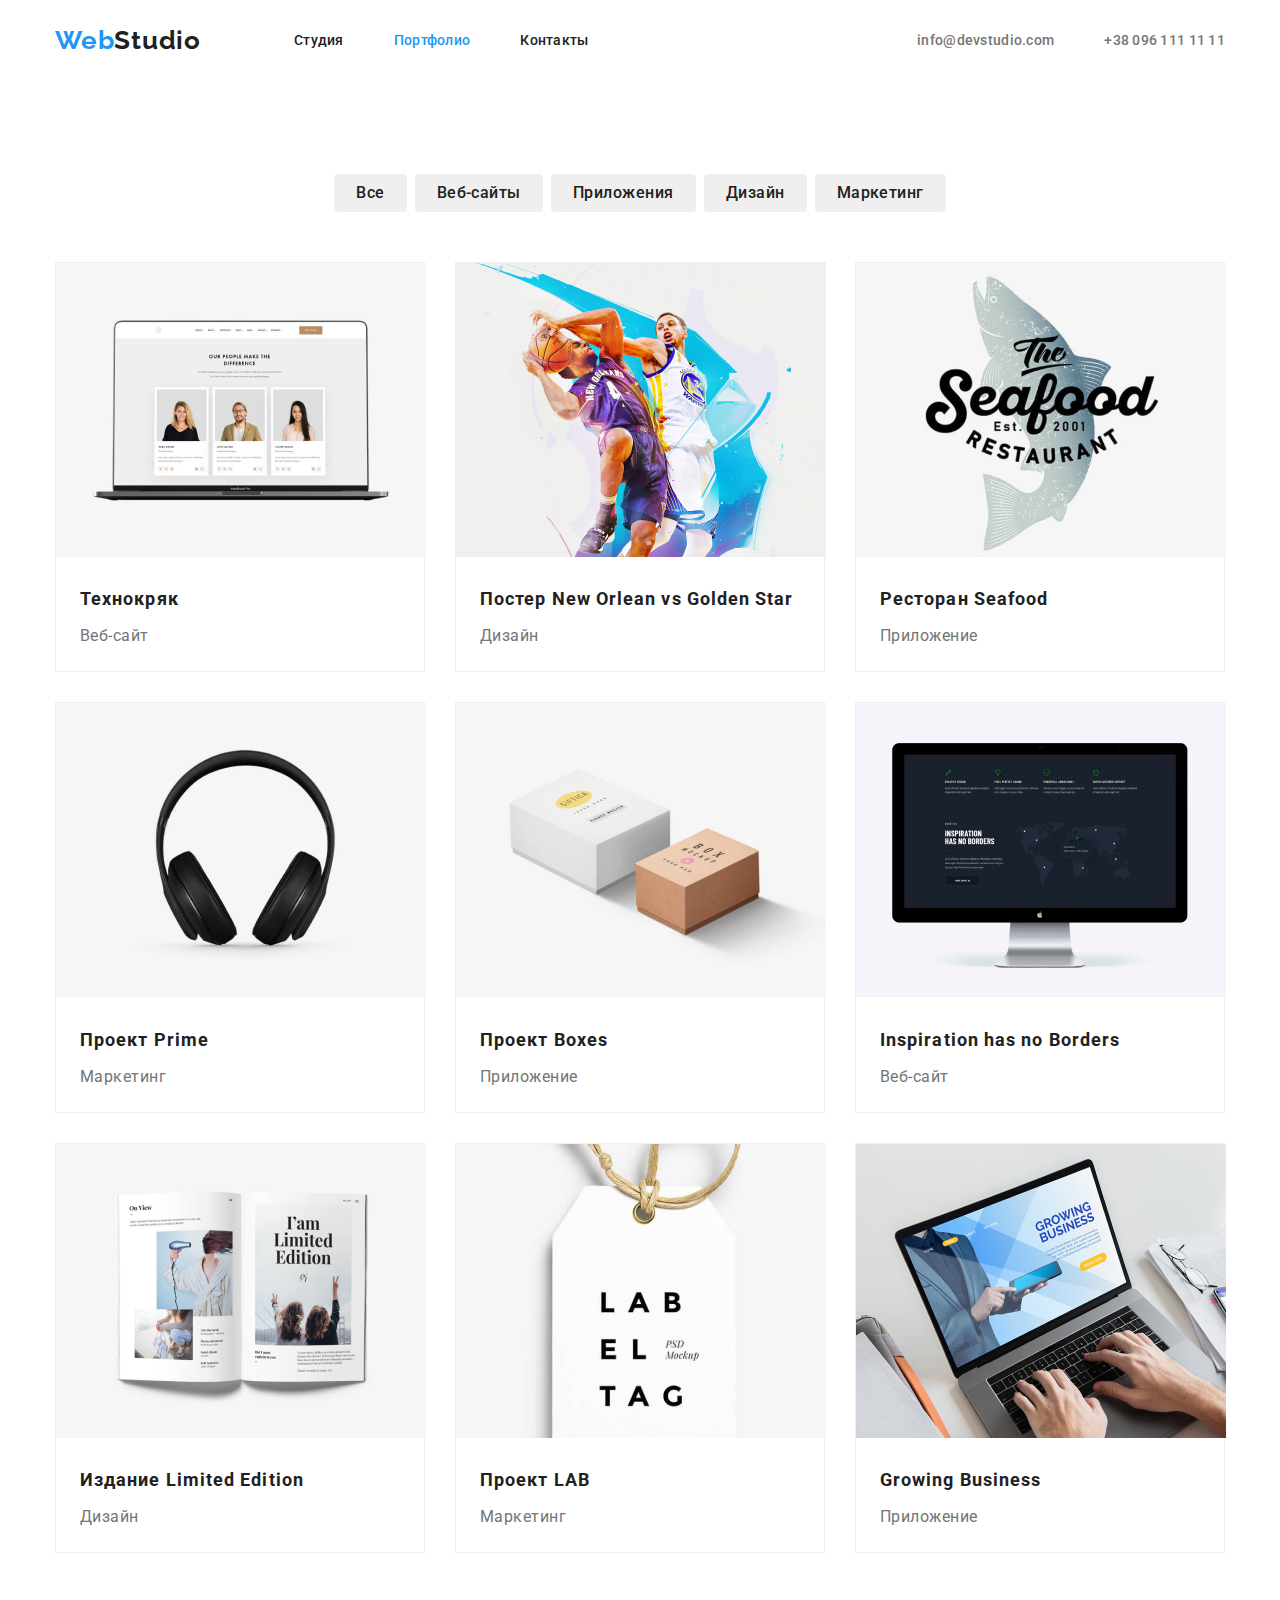
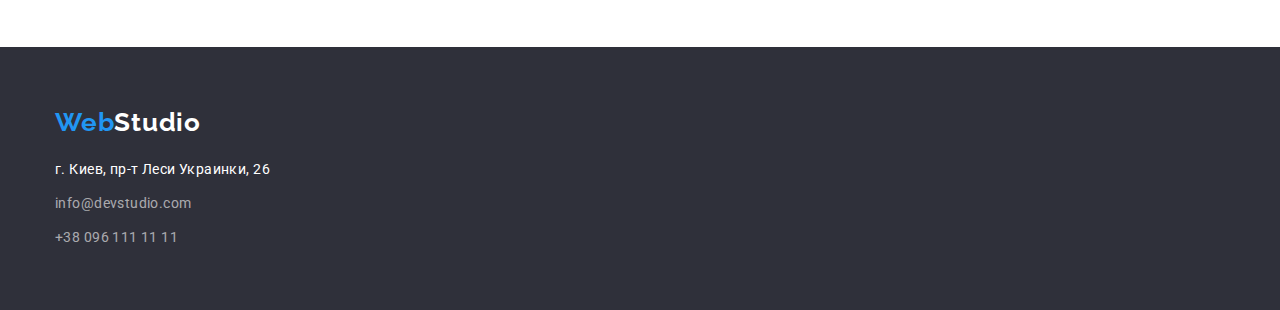
==== portfolio.html @ 55dbe0eb "Copy previous hw" ====
<!DOCTYPE html>
<html lang="ru">
  <head>
    <meta charset="UTF-8" />
    <meta name="viewport" content="width=device-width, initial-scale=1.0" />
    <title>Document</title>
    <link
      rel="stylesheet"
      href="https://cdnjs.cloudflare.com/ajax/libs/modern-normalize/1.0.0/modern-normalize.css"
    />
    <link
      href="https://fonts.googleapis.com/css2?family=Raleway:wght@700&family=Roboto:wght@400;500;700;900&display=swap"
      rel="stylesheet"
    />
    <link rel="stylesheet" href="./css/styles.css" />
  </head>
  <body>
    <!-- Header -->
    <header class="header">
      <div class="container">
        <a class="logo link" href="./index.html">
          <span class="logo-accent">Web</span>Studio
        </a>
        <nav class="navigation">
          <ul class="navigation-list list">
            <li class="navigation-list-item">
              <a class="navigation-list-link link" href="./index.html"
                >Студия</a
              >
            </li>
            <li class="navigation-list-item">
              <a
                class="navigation-list-link link current"
                href="./portfolio.html"
                >Портфолио</a
              >
            </li>
            <li class="navigation-list-item">
              <a class="navigation-list-link link" href="">Контакты</a>
            </li>
          </ul>
        </nav>
        <address class="address">
          <ul class="address-list list">
            <li class="address-list-item">
              <a class="header-mail-link link" href="mailto:info@devstudio.com"
                >info@devstudio.com</a
              >
            </li>
            <li class="address-list-item">
              <a class="header-tel-link link" href="tel:+380961111111"
                >+38 096 111 11 11</a
              >
            </li>
          </ul>
        </address>
      </div>
    </header>
    <main>
      <!-- Projects portfolio -->
      <section class="portfolio">
        <div class="container">
          <h1 class="portfolio-title">Портфолио работ</h1>
          <!-- Filter buttons -->
          <ul class="filter-buttons-list list">
            <li>
              <button class="filter-btn" type="button">Все</button>
            </li>
            <li>
              <button class="filter-btn" type="button">Веб-сайты</button>
            </li>
            <li>
              <button class="filter-btn" type="button">Приложения</button>
            </li>
            <li>
              <button class="filter-btn" type="button">Дизайн</button>
            </li>
            <li>
              <button class="filter-btn" type="button">Маркетинг</button>
            </li>
          </ul>
          <!-- Projects list -->
          <ul class="projects-list list">
            <li class="projects-list-item">
              <a class="project-link link" href="">
                <img
                  class="project-img"
                  src="./images/portfoliopage/project1.jpg"
                  alt="ноутбук с тремя фото членов команды"
                  width="370"
                  height="294"
                />
                <h2 class="project-title">Технокряк</h2>
                <h3 class="project-subtitle">Веб-сайт</h3>
              </a>
            </li>
            <li class="projects-list-item">
              <a class="project-link link" href="">
                <img
                  class="project-img"
                  src="./images/portfoliopage/project2.jpg"
                  alt="два баскетболиста в прыжке борятся за мяч"
                  width="370"
                  height="294"
                />
                <h2 class="project-title">
                  Постер <span lang="en">New Orlean vs Golden Star</span>
                </h2>
                <h3 class="project-subtitle">Дизайн</h3>
              </a>
            </li>
            <li class="projects-list-item">
              <a class="project-link link" href="">
                <img
                  class="project-img"
                  src="./images/portfoliopage/project3.jpg"
                  alt="логотип кампании, рыба и название ресторана"
                  width="370"
                  height="294"
                />
                <h2 class="project-title">
                  Ресторан <span lang="en">Seafood</span>
                </h2>
                <h3 class="project-subtitle">Приложение</h3>
              </a>
            </li>
            <li class="projects-list-item">
              <a class="project-link link" href="">
                <img
                  class="project-img"
                  src="./images/portfoliopage/project4.jpg"
                  alt="черные наушники"
                  width="370"
                  height="294"
                />
                <h2 class="project-title">
                  Проект <span lang="en">Prime</span>
                </h2>
                <h3 class="project-subtitle">Маркетинг</h3>
              </a>
            </li>
            <li class="projects-list-item">
              <a class="project-link link" href="">
                <img
                  class="project-img"
                  src="./images/portfoliopage/project5.jpg"
                  alt="две коробки"
                  width="370"
                  height="294"
                />
                <h2 class="project-title">
                  Проект <span lang="en">Boxes</span>
                </h2>
                <h3 class="project-subtitle">Приложение</h3>
              </a>
            </li>
            <li class="projects-list-item">
              <a class="project-link link" href="">
                <img
                  class="project-img"
                  src="./images/portfoliopage/project6.jpg"
                  alt="монитор с изображение сайта кампании"
                  width="370"
                  height="294"
                />
                <h2 class="project-title" lang="en">
                  Inspiration has no Borders
                </h2>
                <h3 class="project-subtitle">Веб-сайт</h3>
              </a>
            </li>
            <li class="projects-list-item">
              <a class="project-link link" href="">
                <img
                  class="project-img"
                  src="./images/portfoliopage/project7.jpg"
                  alt="разворот журнала"
                  width="370"
                  height="294"
                />
                <h2 class="project-title">
                  Издание <span lang="en">Limited Edition</span>
                </h2>
                <h3 class="project-subtitle">Дизайн</h3>
              </a>
            </li>
            <li class="projects-list-item">
              <a class="project-link link" href="">
                <img
                  class="project-img"
                  src="./images/portfoliopage/project8.jpg"
                  alt="бирка с названием кампании"
                  width="370"
                  height="294"
                />
                <h2 class="project-title">Проект <span lang="en">LAB</span></h2>
                <h3 class="project-subtitle">Маркетинг</h3>
              </a>
            </li>
            <li class="projects-list-item">
              <a class="project-link link" href="">
                <img
                  class="project-img"
                  src="./images/portfoliopage/project9.jpg"
                  alt="ноутбук с открыты сайтом кампании на экране"
                  width="370"
                  height="294"
                />
                <h2 class="project-title" lang="en">Growing Business</h2>
                <h3 class="project-subtitle">Приложение</h3>
              </a>
            </li>
          </ul>
        </div>
      </section>
    </main>

    <!-- Footer -->
    <footer class="footer">
      <div class="container">
        <a class="logo logo-dark-theme link" href="./index.html">
          <span class="logo-accent">Web</span>Studio
        </a>
        <address class="address">
          <ul class="adress-list list">
            <li class="footer-adress-list-item">
              <a
                class="adress-list-map link"
                href="https://www.google.com/maps/place/бул.+Леси+Украинки,+26,+Киев,+02000"
                target="_blank"
                >г. Киев, пр-т Леси Украинки, 26
              </a>
            </li>
            <li class="footer-adress-list-item">
              <a class="adress-list-mail link" href="mailto:info@devstudio.com"
                >info@devstudio.com</a
              >
            </li>
            <li class="footer-adress-list-item">
              <a class="adress-list-tel link" href="tel:+380961111111"
                >+38 096 111 11 11</a
              >
            </li>
          </ul>
        </address>
      </div>
    </footer>
  </body>
</html>
---- css/styles.css ----
:root {
  --main-font: Roboto, sans-serif;
  --secondary-font: Raleway, sans-serif;
  --title-dark-theme-color: #ffffff;
  --title-dark-theme-color-alpha: rgba(255, 255, 255, 0.6);
  --title-light-theme-color: #212121;
  --description-color: #757575;
  --accent-color: #2196f3;
  --card-bg: #ffffff;
  --ligth-bg: #f5f4fa;
}

body {
  font-family: var(--main-font);
  font-style: normal;
}

.list {
  margin: 0;
  padding: 0;
  list-style: none;
}

.link {
  text-decoration: none;
  display: block;
}

.address {
  font-style: normal;
}

/* =============== COMPONENTS ===================== */
.title {
  font-weight: 700;
  font-size: 36px;
  line-height: 1.167;
  text-align: center;
  letter-spacing: 0.03em;
  color: var(--title-light-theme-color);
}

.container {
  width: 1200px;
  padding-left: 15px;
  padding-right: 15px;
  margin-left: auto;
  margin-right: auto;
}

/* =============== END COMPONENTS ===================== */

/* =============== HEADER ===================== */
.logo {
  font-family: var(--secondary-font);
  font-style: normal;
  font-weight: 700;
  font-size: 26px;
  line-height: 1.192;
  letter-spacing: 0.03em;
  color: var(--title-light-theme-color);
}

.logo-accent {
  color: var(--accent-color);
}

.logo-dark-theme {
  color: var(--title-dark-theme-color);
}
.header > .container {
  display: flex;
  justify-content: start;
  align-items: center;
}

.navigation-list {
  display: flex;
  margin-left: 93px;
}

.navigation-list-item:not(:first-child) {
  margin-left: 50px;
}

.navigation-list-link {
  padding-top: 32px;
  padding-bottom: 32px;

  font-weight: 500;
  font-size: 14px;
  line-height: 1.143;
  letter-spacing: 0.02em;
  color: var(--title-light-theme-color);
}

.navigation-list-link:hover,
.navigation-list-link:focus,
.header-mail-link:hover,
.header-mail-link:focus,
.header-tel-link:hover,
.header-tel-link:focus {
  color: var(--accent-color);
}
.address {
  margin-left: auto;
}
.address-list {
  display: flex;
}

.address-list-item:not(:first-child) {
  margin-left: 50px;
}

.header-mail-link,
.header-tel-link {
  padding-top: 32px;
  padding-bottom: 32px;

  font-weight: 500;
  font-size: 14px;
  line-height: 1.143;
  letter-spacing: 0.02em;
  color: var(--description-color);
}
/* =============== END HEADER ===================== */

/* =============== HERO ===================== */
.hero {
  background-color: #2f303a;
  text-align: center;
}

.hero .container {
  display: flex;
  flex-direction: column;
  padding: 200px 250px;
}

.hero-title {
  margin-top: 0;
  margin-bottom: 30px;
  padding: 0;
  display: inline-block;

  font-weight: 900;
  font-size: 44px;
  line-height: 1.364;
  text-align: center;
  letter-spacing: 0.06em;
  text-transform: uppercase;
  color: var(--title-dark-theme-color);
}

.modal-btn {
  font-weight: 700;
  font-size: 16px;
  line-height: 1.875;
  letter-spacing: 0.06em;
  color: var(--title-dark-theme-color);

  padding: 10px 32px;
  border-radius: 4px;
  border-style: none;
  text-align: center;
  background: var(--accent-color);
}
/* =============== END HERO ===================== */

/* =============== FEATURES ===================== */
.features-title {
  display: none;
  justify-content: space-between;
}

.features-list {
  display: flex;
  padding-top: 94px;
  padding-bottom: 94px;
}
.features-list-item {
  width: calc((100%-90px) / 4);
  align-items: flex-start;
}
.features-list-item:not(:first-child) {
  margin-left: 30px;
}

.features-list-item-title {
  margin-top: 0;
  margin-bottom: 10px;
  font-weight: 700;
  font-size: 14px;
  line-height: 1.143;
  letter-spacing: 0.03em;
  text-transform: uppercase;
  color: var(--title-light-theme-color);
}

.features-list-item-description {
  margin: 0;
  font-weight: 400;
  font-size: 14px;
  line-height: 1.714;
  letter-spacing: 0.03em;
  color: var(--description-color);
}
/* =============== END FEATURES ===================== */

/* =============== SERVICES ===================== */
.services-title {
  margin-top: 0;
  margin-bottom: 50px;
}

.services-list {
  display: flex;
}

.sercvices .container {
  padding-bottom: 94px;
}
.services-list-item {
  width: calc((100%-60px) / 3);
}

.services-list-item:not(:first-child) {
  margin-left: 30px;
}
/* =============== END SERVICES ===================== */

/* =============== TEAM ===================== */

.team {
  background: var(--ligth-bg);
  padding-top: 94px;
  padding-bottom: 94px;
}
.team-list {
  display: flex;
}

.team-list-item {
  background: var(--card-bg);
  width: calc((100%-90px) / 4);
  padding-bottom: 30px;
  box-shadow: 0px 1px 3px rgba(0, 0, 0, 0.12), 0px 1px 1px rgba(0, 0, 0, 0.14),
    0px 2px 1px rgba(0, 0, 0, 0.2);
  border-radius: 0px 0px 4px 4px;
}

.team-list-item:not(:first-child) {
  margin-left: 30px;
}

.team-title {
  margin-top: 0;
  margin-bottom: 50px;
}
.team-list-img {
  margin-bottom: 30px;
}
.team-list-subtitle {
  margin-top: 0px;
  margin-bottom: 10px;

  font-weight: 500;
  font-size: 16px;
  line-height: 1.188;
  text-align: center;
  letter-spacing: 0.03em;
  color: var(--title-light-theme-color);
}

.team-list-item-description {
  margin-top: 0px;
  margin-bottom: 0px;
  font-weight: 400;
  font-size: 16px;
  line-height: 1.188;
  text-align: center;
  letter-spacing: 0.03em;
  color: var(--description-color);
}

/* =============== END TEAM ===================== */

/* =============== FOOTER ===================== */
.footer {
  background: #2f303a;
  padding-top: 60px;
  padding-bottom: 60px;
}

.adress-list-map,
.adress-list-mail,
.adress-list-tel {
  display: inline-block;
  font-weight: 400;
  font-size: 14px;
  line-height: 1.714;
  letter-spacing: 0.03em;
  color: var(--title-dark-theme-color);
}
.adress-list-mail,
.adress-list-tel {
  color: var(--title-dark-theme-color-alpha);
}

.footer .logo {
  display: inline-block;
  margin-bottom: 20px;
}

.adress-list-map,
.adress-list-mail {
  margin-bottom: 10px;
}

/* =============== END FOOTER ===================== */

/* =========================== PORTFOLIO PAGE ===================== */
.portfolio-title {
  display: none;
}

.portfolio .container {
  padding-top: 94px;
  padding-bottom: 94px;
}

/* ==========================FILTER======================== */
.filter-btn {
  padding: 6px 22px;
  border-radius: 4px;
  border-style: none;

  font-weight: 500;
  font-size: 16px;
  line-height: 1.625;
  text-align: center;
  letter-spacing: 0.03em;
  color: var(--title-light-theme-color);
}
.filter-buttons-list {
  display: flex;
  align-items: center;
  justify-content: center;
  margin-bottom: 50px;
}

.filter-buttons-list > li:not(:first-child) {
  margin-left: 8px;
}

.filter-btn:hover,
.filter-btn:focus {
  color: var(--title-dark-theme-color);
  background: var(--accent-color);
}
/* ========================== END FILTER======================== */

/* =============== PORTFOLIO PROJECTS ===================== */
.project-img {
  margin-bottom: 20px;
}
.projects-list {
  display: flex;
  flex-flow: wrap;
}

.projects-list-item {
  width: 370px;
  padding-bottom: 20px;
  border: 1px solid #eeeeee;
}

.projects-list-item:not(:nth-child(3n)) {
  margin-right: 30px;
}

.projects-list-item:not(:nth-last-child(-n + 3)) {
  margin-bottom: 30px;
}

.project-title {
  margin-top: 0;
  margin-bottom: 4px;
  padding-left: 24px;
  padding-right: 24px;

  font-weight: 700;
  font-size: 18px;
  line-height: 2;
  letter-spacing: 0.06em;
  color: var(--title-light-theme-color);
}

.project-subtitle {
  margin-top: 0px;
  margin-bottom: 0px;
  padding-left: 24px;
  padding-right: 24px;

  font-weight: 400;
  font-size: 16px;
  line-height: 1.875;
  letter-spacing: 0.03em;
  color: var(--description-color);
}
/* =============== END PORTFOLIO PROJECTS ===================== */

.current {
  color: var(--accent-color);
}

/* ======================================= */
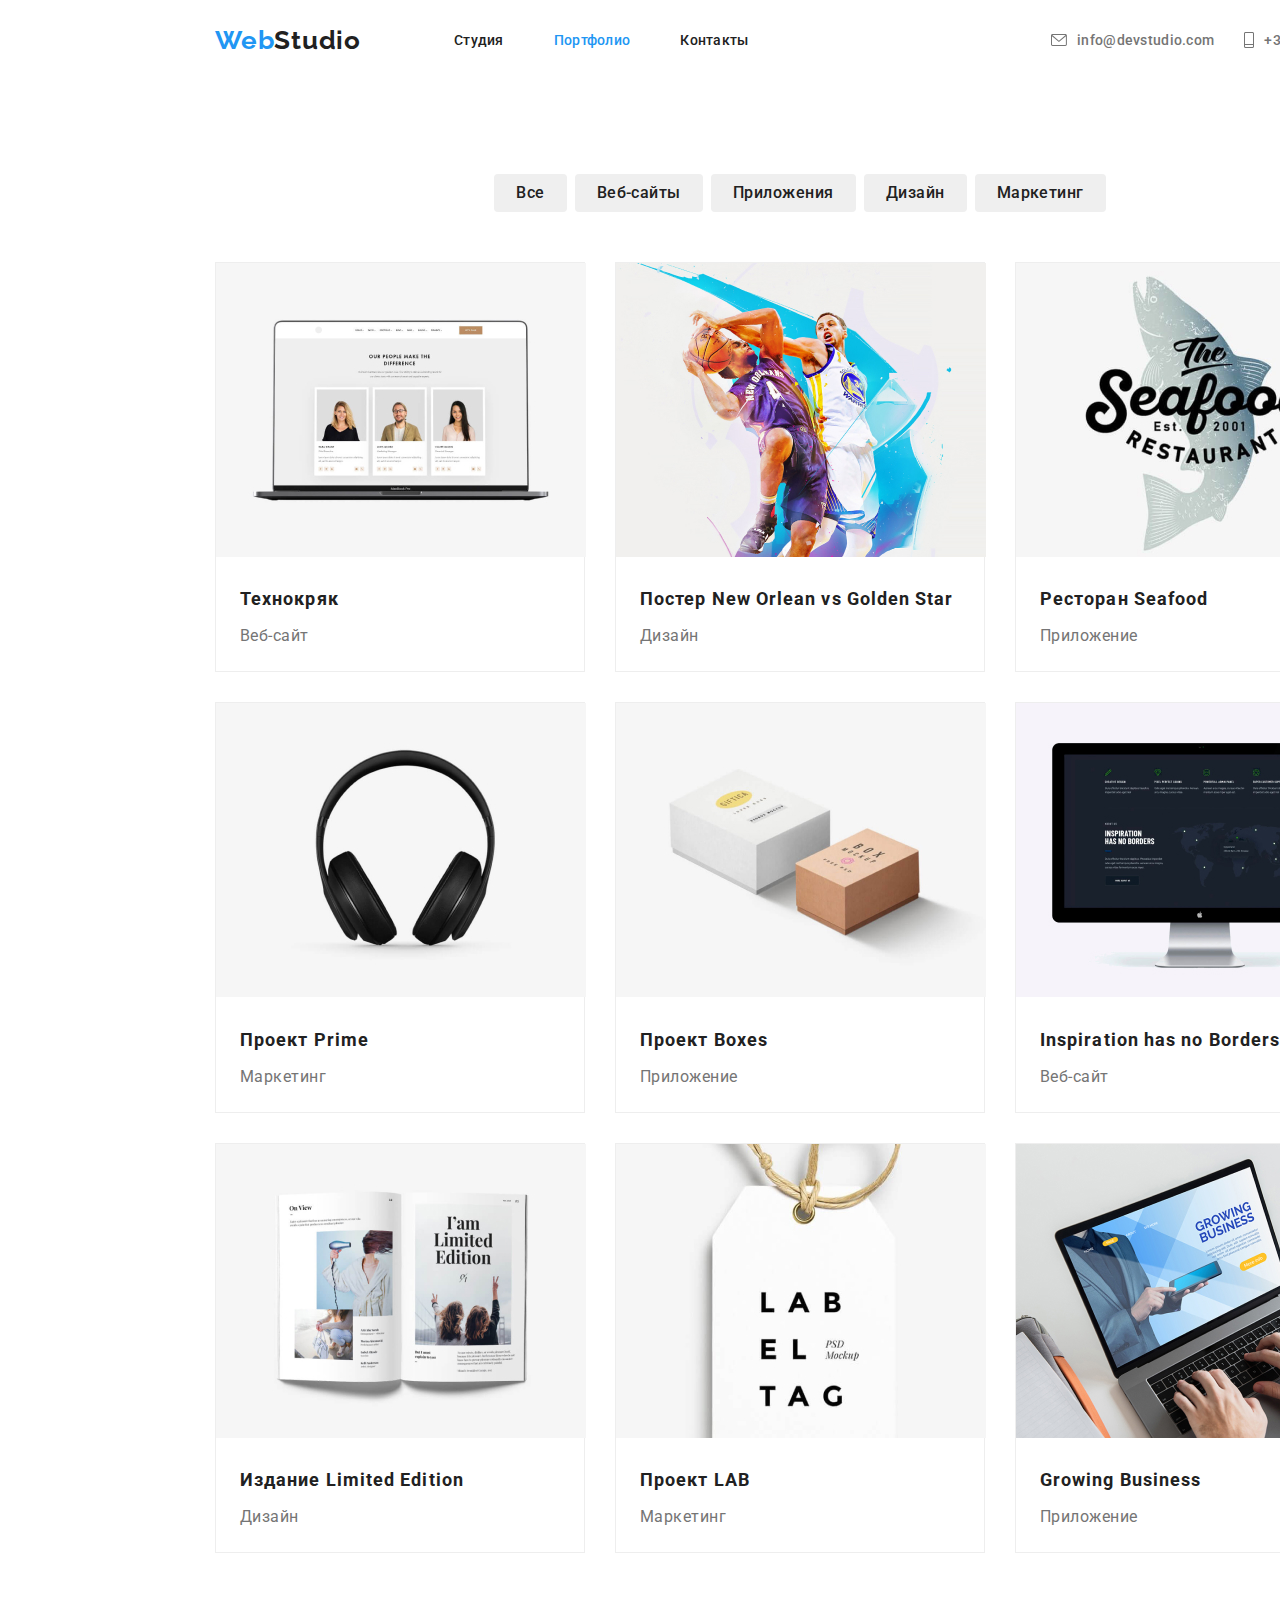
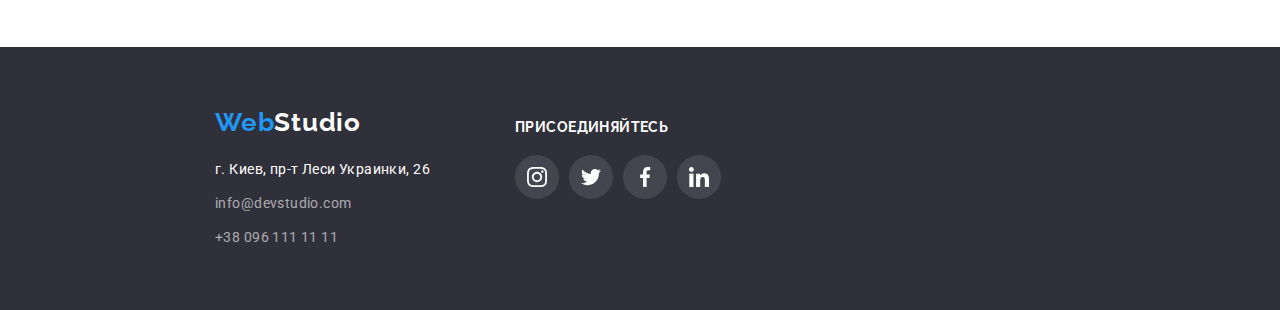
==== commit b5485bc8: "All icons add" ====
--- a/portfolio.html
+++ b/portfolio.html
@@ -43,13 +43,19 @@
         <address class="address">
           <ul class="address-list list">
             <li class="address-list-item">
-              <a class="header-mail-link link" href="mailto:info@devstudio.com"
-                >info@devstudio.com</a
+              <a class="header-mail-link link" href="mailto:info@devstudio.com">
+                <svg width="16" height="12">
+                  <use href="./images/sprite.svg#icon-envelope"></use>
+                </svg>
+                info@devstudio.com</a
               >
             </li>
             <li class="address-list-item">
-              <a class="header-tel-link link" href="tel:+380961111111"
-                >+38 096 111 11 11</a
+              <a class="header-tel-link link" href="tel:+380961111111">
+                <svg width="10" height="16">
+                  <use href="./images/sprite.svg#icon-phone"></use>
+                </svg>
+                +38 096 111 11 11</a
               >
             </li>
           </ul>
@@ -218,31 +224,68 @@
     <!-- Footer -->
     <footer class="footer">
       <div class="container">
-        <a class="logo logo-dark-theme link" href="./index.html">
-          <span class="logo-accent">Web</span>Studio
-        </a>
-        <address class="address">
-          <ul class="adress-list list">
-            <li class="footer-adress-list-item">
-              <a
-                class="adress-list-map link"
-                href="https://www.google.com/maps/place/бул.+Леси+Украинки,+26,+Киев,+02000"
-                target="_blank"
-                >г. Киев, пр-т Леси Украинки, 26
-              </a>
-            </li>
-            <li class="footer-adress-list-item">
-              <a class="adress-list-mail link" href="mailto:info@devstudio.com"
-                >info@devstudio.com</a
-              >
-            </li>
-            <li class="footer-adress-list-item">
-              <a class="adress-list-tel link" href="tel:+380961111111"
-                >+38 096 111 11 11</a
-              >
-            </li>
-          </ul>
-        </address>
+        <div class="footer-address">
+          <a class="logo logo-dark-theme link" href="./index.html">
+            <span class="logo-accent">Web</span>Studio
+          </a>
+          <address class="address">
+            <ul class="adress-list list">
+              <li class="footer-adress-list-item">
+                <a
+                  class="adress-list-map link"
+                  href="https://www.google.com/maps/place/бул.+Леси+Украинки,+26,+Киев,+02000"
+                  target="_blank"
+                  >г. Киев, пр-т Леси Украинки, 26
+                </a>
+              </li>
+              <li class="footer-adress-list-item">
+                <a
+                  class="adress-list-mail link"
+                  href="mailto:info@devstudio.com"
+                  >info@devstudio.com</a
+                >
+              </li>
+              <li class="footer-adress-list-item">
+                <a class="adress-list-tel link" href="tel:+380961111111"
+                  >+38 096 111 11 11</a
+                >
+              </li>
+            </ul>
+          </address>
+        </div>
+        <div class="footer-social-links">
+          <p>присоединяйтесь</p>
+          <ul class="social-links list">
+            <li class="social-link-item">
+              <a class="footer-social-link link" href="" aria-label="instagram">
+                <svg width="20" height="20">
+                  <use href="./images/sprite.svg#icon-instagram"></use>
+                </svg>
+              </a>
+            </li>
+            <li class="social-link-item">
+              <a class="footer-social-link link" href="" aria-label="instagram">
+                <svg width="20" height="20">
+                  <use href="./images/sprite.svg#icon-twitter"></use>
+                </svg>
+              </a>
+            </li>
+            <li class="social-link-item">
+              <a class="footer-social-link link" href="" aria-label="instagram">
+                <svg width="20" height="20">
+                  <use href="./images/sprite.svg#icon-facebook"></use>
+                </svg>
+              </a>
+            </li>
+            <li class="social-link-item">
+              <a class="footer-social-link link" href="" aria-label="instagram">
+                <svg width="20" height="20">
+                  <use href="./images/sprite.svg#icon-linkedin"></use>
+                </svg>
+              </a>
+            </li>
+          </ul>
+        </div>
       </div>
     </footer>
   </body>
--- a/css/styles.css
+++ b/css/styles.css
@@ -8,11 +8,14 @@
   --accent-color: #2196f3;
   --card-bg: #ffffff;
   --ligth-bg: #f5f4fa;
+  --icons-light-theme: #afb1b8;
 }
 
 body {
   font-family: var(--main-font);
   font-style: normal;
+  width: 1600px;
+  margin: 0 auto;
 }
 
 .list {
@@ -46,6 +49,14 @@
   padding-right: 15px;
   margin-left: auto;
   margin-right: auto;
+}
+
+.social-links {
+  display: flex;
+}
+
+.social-link-item:not(:first-child) {
+  margin-left: 10px;
 }
 
 /* =============== END COMPONENTS ===================== */
@@ -110,11 +121,13 @@
 }
 
 .address-list-item:not(:first-child) {
-  margin-left: 50px;
+  margin-left: 30px;
 }
 
 .header-mail-link,
 .header-tel-link {
+  display: flex;
+  align-items: center;
   padding-top: 32px;
   padding-bottom: 32px;
 
@@ -124,17 +137,34 @@
   letter-spacing: 0.02em;
   color: var(--description-color);
 }
+.header-mail-link > svg,
+.header-tel-link > svg {
+  fill: #757575;
+  margin-right: 10px;
+}
+
+.header-mail-link:hover > svg,
+.header-tel-link:hover > svg {
+  fill: #2196f3;
+}
+
 /* =============== END HEADER ===================== */
 
 /* =============== HERO ===================== */
 .hero {
-  background-color: #2f303a;
-  text-align: center;
+  background-color: #c4c4c4;
+  text-align: center;
+  background-image: linear-gradient(
+      rgba(47, 48, 58, 0.4),
+      rgba(47, 48, 58, 0.4)
+    ),
+    url(../images/mainpage/bd-hero.jpg);
+  background-repeat: no-repeat;
+  object-position: center;
+  object-fit: contain;
 }
 
 .hero .container {
-  display: flex;
-  flex-direction: column;
   padding: 200px 250px;
 }
 
@@ -187,6 +217,12 @@
   margin-left: 30px;
 }
 
+.features-list-item > svg {
+  padding: 25px 100px;
+  margin-bottom: 30px;
+  background-color: var(--ligth-bg);
+}
+
 .features-list-item-title {
   margin-top: 0;
   margin-bottom: 10px;
@@ -242,6 +278,9 @@
 }
 
 .team-list-item {
+  display: flex;
+  flex-flow: column;
+  align-items: center;
   background: var(--card-bg);
   width: calc((100%-90px) / 4);
   padding-bottom: 30px;
@@ -275,7 +314,7 @@
 
 .team-list-item-description {
   margin-top: 0px;
-  margin-bottom: 0px;
+  margin-bottom: 16px;
   font-weight: 400;
   font-size: 16px;
   line-height: 1.188;
@@ -284,7 +323,71 @@
   color: var(--description-color);
 }
 
+.team-social-link {
+  display: flex;
+  justify-content: center;
+  width: 44px;
+  height: 44px;
+  border-radius: 50%;
+}
+
+.team-social-link:hover {
+  background-color: var(--accent-color);
+}
+
+.team-social-link > svg {
+  align-self: center;
+  fill: var(--icons-light-theme);
+}
+
+.team-social-link:hover > svg {
+  fill: var(--title-dark-theme-color);
+}
+
 /* =============== END TEAM ===================== */
+
+/* =============== CLIENTS ===================== */
+.clients {
+  padding-top: 94px;
+  padding-bottom: 94px;
+}
+
+.clients-title {
+  margin-top: 0;
+  margin-bottom: 50px;
+}
+
+.clients-list {
+  display: flex;
+}
+
+.clients-list-item:not(:first-child) {
+  margin-left: 30px;
+}
+
+.clients-logo-link {
+  display: flex;
+  justify-content: center;
+  width: 170px;
+  height: 90px;
+  border: 1px solid var(--icons-light-theme);
+  box-sizing: border-box;
+  border-radius: 4px;
+}
+
+.clients-logo-link:hover {
+  border-color: var(--accent-color);
+}
+
+.clients-logo-link > svg {
+  align-self: center;
+  fill: var(--icons-light-theme);
+}
+
+.clients-logo-link:hover > svg {
+  fill: var(--accent-color);
+}
+/* =============== END CLIENTS ===================== */
 
 /* =============== FOOTER ===================== */
 .footer {
@@ -318,6 +421,45 @@
   margin-bottom: 10px;
 }
 
+.footer .container {
+  display: flex;
+}
+
+.footer-social-links {
+  margin-left: 85px;
+}
+
+.footer-social-links > p {
+  margin-top: 12px;
+  margin-bottom: 20px;
+
+  color: var(--title-dark-theme-color);
+  font-family: var(--secondary-font);
+  font-weight: bold;
+  font-size: 14px;
+  line-height: 1.143;
+  letter-spacing: 0.03em;
+  text-transform: uppercase;
+}
+
+.footer-social-link {
+  display: flex;
+  justify-content: center;
+  width: 44px;
+  height: 44px;
+  background-color: rgba(255, 255, 255, 0.1);
+  border-radius: 50%;
+}
+
+.footer-social-link:hover {
+  background-color: var(--accent-color);
+}
+
+.footer-social-link > svg {
+  align-self: center;
+  fill: var(--title-dark-theme-color);
+}
+
 /* =============== END FOOTER ===================== */
 
 /* =========================== PORTFOLIO PAGE ===================== */
@@ -376,6 +518,11 @@
   border: 1px solid #eeeeee;
 }
 
+.projects-list-item:hover {
+  box-shadow: 0px 1px 1px rgba(0, 0, 0, 0.12), 0px 4px 4px rgba(0, 0, 0, 0.06),
+    1px 4px 6px rgba(0, 0, 0, 0.16);
+}
+
 .projects-list-item:not(:nth-child(3n)) {
   margin-right: 30px;
 }
